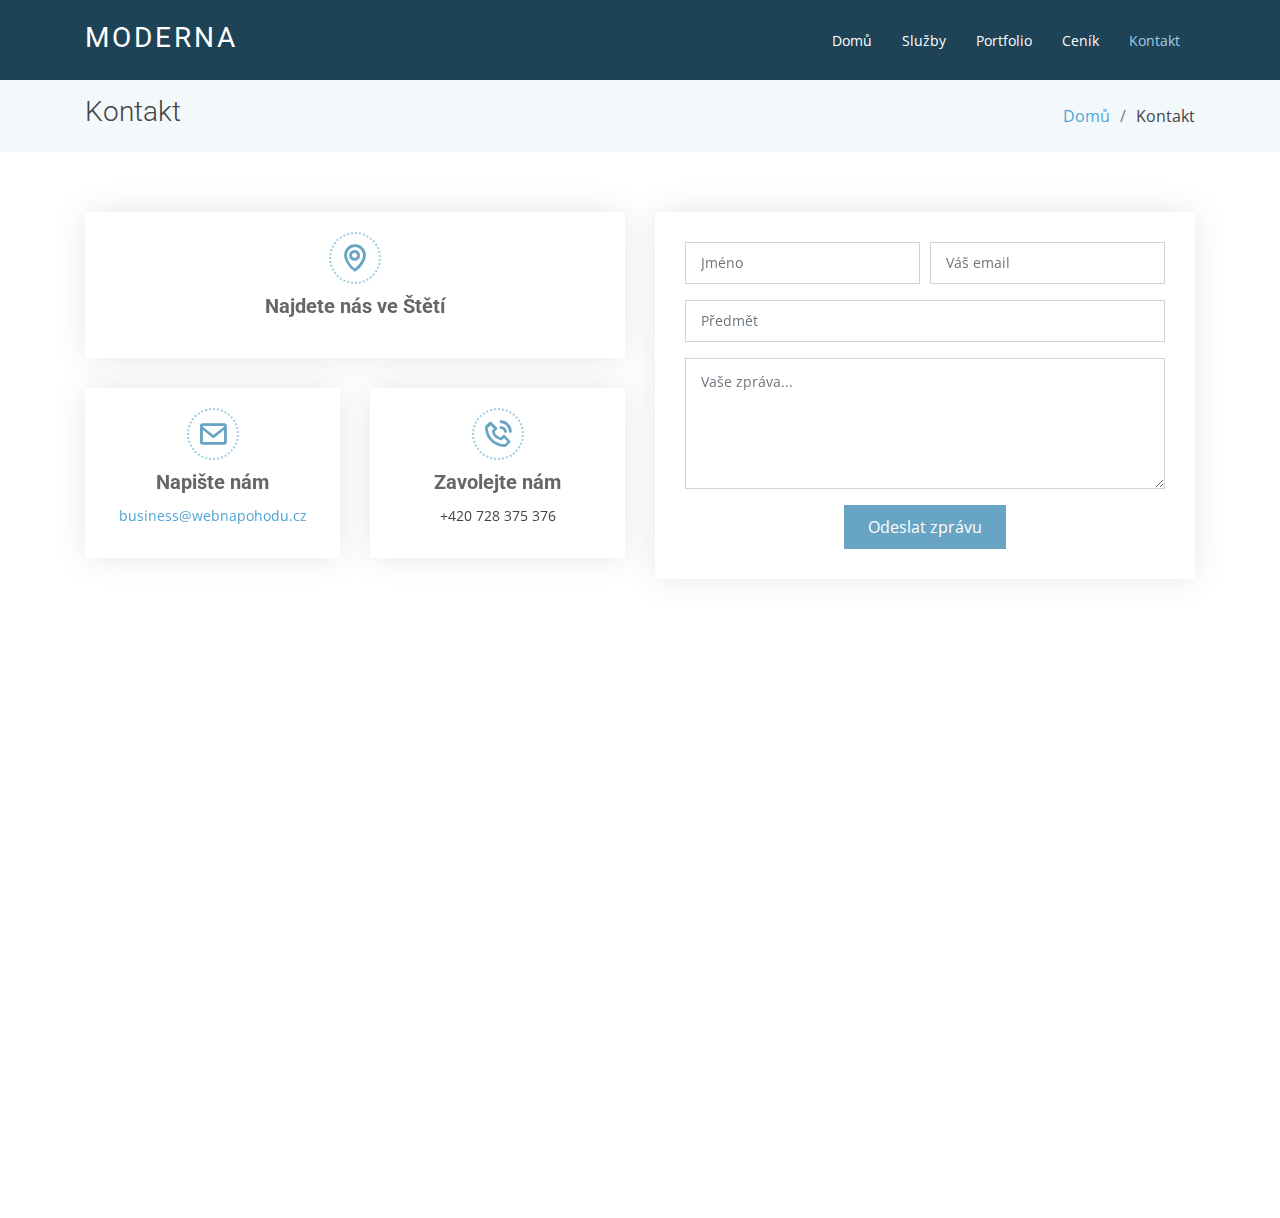
==== contact.html @ 5eb2184a "Initial commit" ====
<!DOCTYPE html>
<html lang="en">

<head>
  <meta charset="utf-8">
  <meta content="width=device-width, initial-scale=1.0" name="viewport">

  <title>Kontakt - Moderna Bootstrap Template</title>
  <meta content="" name="descriptison">
  <meta content="" name="keywords">

  <!-- Favicons -->
  <link href="assets/img/favicon.png" rel="icon">
  <link href="assets/img/apple-touch-icon.png" rel="apple-touch-icon">

  <!-- Google Fonts -->
  <link href="https://fonts.googleapis.com/css?family=Open+Sans:300,300i,400,400i,600,600i,700,700i|Roboto:300,300i,400,400i,500,500i,700,700i&display=swap" rel="stylesheet">

  <!-- Vendor CSS Files -->
  <link href="assets/vendor/bootstrap/css/bootstrap.min.css" rel="stylesheet">
  <link href="assets/vendor/animate.css/animate.min.css" rel="stylesheet">
  <link href="assets/vendor/icofont/icofont.min.css" rel="stylesheet">
  <link href="assets/vendor/boxicons/css/boxicons.min.css" rel="stylesheet">
  <link href="assets/vendor/venobox/venobox.css" rel="stylesheet">
  <link href="assets/vendor/owl.carousel/assets/owl.carousel.min.css" rel="stylesheet">
  <link href="assets/vendor/aos/aos.css" rel="stylesheet">

  <!-- Template Main CSS File -->
  <link href="assets/css/style.css" rel="stylesheet">

  <!-- =======================================================
  * Template Name: Moderna - v2.1.0
  * Template URL: https://bootstrapmade.com/free-bootstrap-template-corporate-moderna/
  * Author: BootstrapMade.com
  * License: https://bootstrapmade.com/license/
  ======================================================== -->
</head>

<body>

  <!-- ======= Header ======= -->
  <header id="header" class="fixed-top ">
    <div class="container">

      <div class="logo float-left">
        <h1 class="text-light"><a href="index.html"><span>Moderna</span></a></h1>
        <!-- Uncomment below if you prefer to use an image logo -->
        <!-- <a href="index.html"><img src="assets/img/logo.png" alt="" class="img-fluid"></a>-->
      </div>

      <nav class="nav-menu float-right d-none d-lg-block">
        <ul>
          <li><a href="index.html">Domů</a></li>
          <!-- <li><a href="about.html">O nás</a></li> -->
          <li><a href="services.html">Služby</a></li>
          <li><a href="portfolio.html">Portfolio</a></li>
          <li><a href="pricing.html">Ceník</a></li>
          <!-- <li><a href="team.html">Team</a></li> -->
          <!-- <li><a href="blog.html">Blog</a></li> -->
          <!-- <li class="drop-down"><a href="">Drop Down</a>
            <ul>
              <li><a href="#">Drop Down 1</a></li>
              <li class="drop-down"><a href="#">Drop Down 2</a>
                <ul>
                  <li><a href="#">Deep Drop Down 1</a></li>
                  <li><a href="#">Deep Drop Down 2</a></li>
                  <li><a href="#">Deep Drop Down 3</a></li>
                  <li><a href="#">Deep Drop Down 4</a></li>
                  <li><a href="#">Deep Drop Down 5</a></li>
                </ul>
              </li>
              <li><a href="#">Drop Down 3</a></li>
              <li><a href="#">Drop Down 4</a></li>
              <li><a href="#">Drop Down 5</a></li>
            </ul>
          </li> -->
          <li class="active"><a href="contact.html">Kontakt</a></li>
        </ul>
      </nav><!-- .nav-menu -->

    </div>
  </header><!-- End Header -->

  <main id="main">

    <!-- ======= Contact Section ======= -->
    <section class="breadcrumbs">
      <div class="container">

        <div class="d-flex justify-content-between align-items-center">
          <h2>Kontakt</h2>
          <ol>
            <li><a href="index.html">Domů</a></li>
            <li>Kontakt</li>
          </ol>
        </div>

      </div>
    </section><!-- End Contact Section -->

    <!-- ======= Contact Section ======= -->
    <section class="contact" data-aos="fade-up" data-aos-easing="ease-in-out" data-aos-duration="500">
      <div class="container">

        <div class="row">

          <div class="col-lg-6">

            <div class="row">
              <div class="col-md-12">
                <div class="info-box">
                  <i class="bx bx-map"></i>
                  <h3>Najdete nás ve Štětí</h3>
    <!--               <p>A108 Adam Street, New York, NY 535022</p> -->
                </div>
              </div>
              <div class="col-md-6">
                <div class="info-box">
                  <i class="bx bx-envelope"></i>
                  <h3>Napište nám</h3>
                  <p><a href="mailto:business@webnapohodu.cz">business@webnapohodu.cz</a></p>
                </div>
              </div>
              <div class="col-md-6">
                <div class="info-box">
                  <i class="bx bx-phone-call"></i>
                  <h3>Zavolejte nám</h3>
                  <p>+420 728 375 376</p>
                </div>
              </div>
            </div>

          </div>

          <div class="col-lg-6">
            <form action="forms/contact.php" method="post" role="form" class="php-email-form">
              <div class="form-row">
                <div class="col-md-6 form-group">
                  <input type="text" name="name" class="form-control" id="name" placeholder="Jméno" data-rule="minlen:4" data-msg="Zadejte alespoň 4 znaky" />
                  <div class="validate"></div>
                </div>
                <div class="col-md-6 form-group">
                  <input type="email" class="form-control" name="email" id="email" placeholder="Váš email" data-rule="email" data-msg="Zadejte platnou emailovou adresu" />
                  <div class="validate"></div>
                </div>
              </div>
              <div class="form-group">
                <input type="text" class="form-control" name="subject" id="subject" placeholder="Předmět" data-rule="minlen:4" data-msg="Zadajte alespoň 8 znaků" />
                <div class="validate"></div>
              </div>
              <div class="form-group">
                <textarea class="form-control" name="message" rows="5" data-rule="required" data-msg="Napište nám něco" placeholder="Vaše zpráva..."></textarea>
                <div class="validate"></div>
              </div>
              <div class="mb-3">
                <div class="loading">Počkejte prosím</div>
                <div class="error-message"></div>
                <div class="sent-message">Vaše zpráva byla odeslána. Děkujeme!</div>
              </div>
              <div class="text-center"><button type="submit">Odeslat zprávu</button></div>
            </form>
          </div>

        </div>

      </div>
    </section><!-- End Contact Section -->

    <!-- ======= Map Section ======= -->
    <section class="map mt-2">
      <div class="container-fluid p-0">
        <iframe src="https://www.google.com/maps/embed?pb=!1m18!1m12!1m3!1d3024.2219901290355!2d-74.00369368400567!3d40.71312937933185!2m3!1f0!2f0!3f0!3m2!1i1024!2i768!4f13.1!3m3!1m2!1s0x89c25a23e28c1191%3A0x49f75d3281df052a!2s150%20Park%20Row%2C%20New%20York%2C%20NY%2010007%2C%20USA!5e0!3m2!1sen!2sbg!4v1579767901424!5m2!1sen!2sbg" frameborder="0" style="border:0;" allowfullscreen=""></iframe>
      </div>
    </section><!-- End Map Section -->

  </main><!-- End #main -->

  <!-- ======= Footer ======= -->
  <footer id="footer" data-aos="fade-up" data-aos-easing="ease-in-out" data-aos-duration="500">

    <!-- <div class="footer-newsletter">
      <div class="container">
        <div class="row">
          <div class="col-lg-6">
            <h4>Our Newsletter</h4>
            <p>Tamen quem nulla quae legam multos aute sint culpa legam noster magna</p>
          </div>
          <div class="col-lg-6">
            <form action="" method="post">
              <input type="email" name="email"><input type="submit" value="Subscribe">
            </form>
          </div>
        </div>
      </div>
    </div> -->

    <!-- <div class="footer-top"> -->
<!--       <div class="container">
        <div class="row">

          <div class="col-lg-3 col-md-6 footer-links">
            <h4>Useful Links</h4>
            <ul>
              <li><i class="bx bx-chevron-right"></i> <a href="#">Domů</a></li>
              <li><i class="bx bx-chevron-right"></i> <a href="#">O nás</a></li>
              <li><i class="bx bx-chevron-right"></i> <a href="#">Services</a></li>
              <li><i class="bx bx-chevron-right"></i> <a href="#">Terms of service</a></li>
              <li><i class="bx bx-chevron-right"></i> <a href="#">Privacy policy</a></li>
            </ul>
          </div>

          <div class="col-lg-3 col-md-6 footer-links">
            <h4>Our Services</h4>
            <ul>
              <li><i class="bx bx-chevron-right"></i> <a href="#">Web Design</a></li>
              <li><i class="bx bx-chevron-right"></i> <a href="#">Web Development</a></li>
              <li><i class="bx bx-chevron-right"></i> <a href="#">Product Management</a></li>
              <li><i class="bx bx-chevron-right"></i> <a href="#">Marketing</a></li>
              <li><i class="bx bx-chevron-right"></i> <a href="#">Graphic Design</a></li>
            </ul>
          </div>

          <div class="col-lg-3 col-md-6 footer-contact">
            <h4>Kon</h4>
            <p>
              A108 Adam Street <br>
              New York, NY 535022<br>
              United States <br><br>
              <strong>Phone:</strong> +1 5589 55488 55<br>
              <strong>Email:</strong> info@example.com<br>
            </p>

          </div>

          <div class="col-lg-3 col-md-6 footer-info">
            <h3>About Moderna</h3>
            <p>Cras fermentum odio eu feugiat lide par naso tierra. Justo eget nada terra videa magna derita valies darta donna mare fermentum iaculis eu non diam phasellus.</p>
            <div class="social-links mt-3">
              <a href="#" class="twitter"><i class="bx bxl-twitter"></i></a>
              <a href="#" class="facebook"><i class="bx bxl-facebook"></i></a>
              <a href="#" class="instagram"><i class="bx bxl-instagram"></i></a>
              <a href="#" class="linkedin"><i class="bx bxl-linkedin"></i></a>
            </div>
          </div>

        </div>
      </div> -->
    <!-- </div> -->

    <div class="container">
      <div class="copyright">
        &copy; Copyright <strong><span>Webnapohodu.cz</span></strong>. Všechna práva vyhrazena
      </div>
      <div class="credits">
        <!-- All the links in the footer should remain intact. -->
        <!-- You can delete the links only if you purchased the pro version. -->
        <!-- Licensing information: https://bootstrapmade.com/license/ -->
        <!-- Purchase the pro version with working PHP/AJAX contact form: https://bootstrapmade.com/free-bootstrap-template-corporate-moderna/ -->
        <!-- Designed by <a href="https://bootstrapmade.com/">BootstrapMade</a> -->
      </div>
    </div>
  </footer><!-- End Footer -->

  <a href="#" class="back-to-top"><i class="icofont-simple-up"></i></a>

  <!-- Vendor JS Files -->
  <script src="assets/vendor/jquery/jquery.min.js"></script>
  <script src="assets/vendor/bootstrap/js/bootstrap.bundle.min.js"></script>
  <script src="assets/vendor/jquery.easing/jquery.easing.min.js"></script>
  <script src="assets/vendor/php-email-form/validate.js"></script>
  <script src="assets/vendor/venobox/venobox.min.js"></script>
  <script src="assets/vendor/waypoints/jquery.waypoints.min.js"></script>
  <script src="assets/vendor/counterup/counterup.min.js"></script>
  <script src="assets/vendor/owl.carousel/owl.carousel.min.js"></script>
  <script src="assets/vendor/isotope-layout/isotope.pkgd.min.js"></script>
  <script src="assets/vendor/aos/aos.js"></script>

  <!-- Template Main JS File -->
  <script src="assets/js/main.js"></script>

</body>

</html>
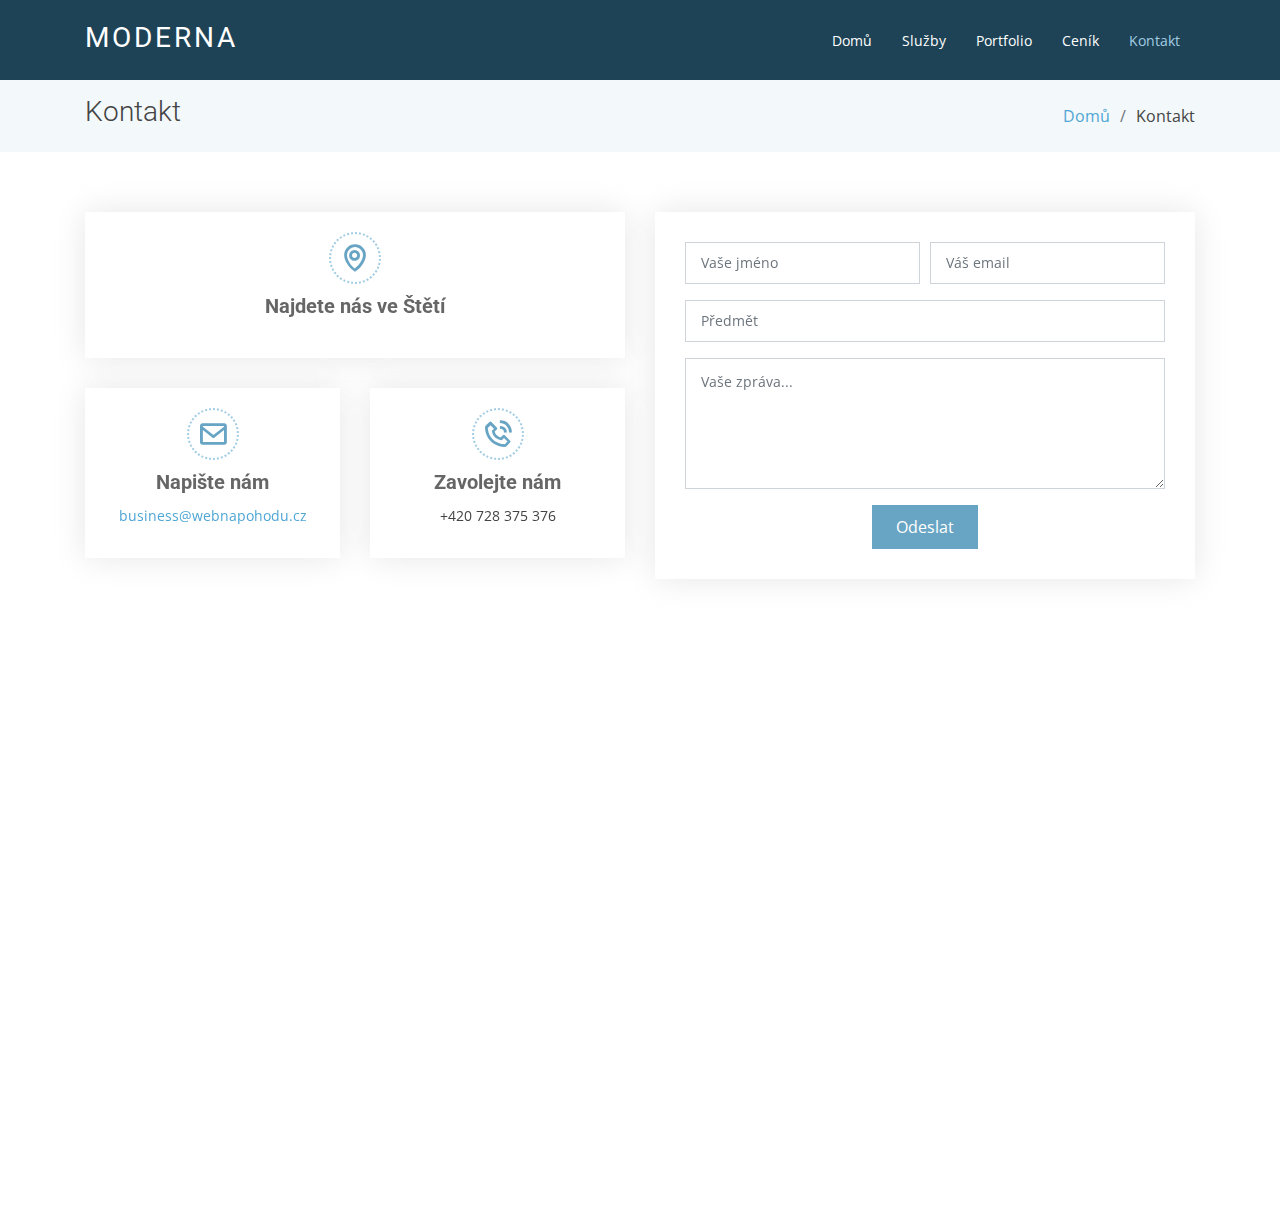
==== commit 6684c02d: "Second commit" ====
--- a/contact.html
+++ b/contact.html
@@ -136,7 +136,7 @@
             <form action="forms/contact.php" method="post" role="form" class="php-email-form">
               <div class="form-row">
                 <div class="col-md-6 form-group">
-                  <input type="text" name="name" class="form-control" id="name" placeholder="Jméno" data-rule="minlen:4" data-msg="Zadejte alespoň 4 znaky" />
+                  <input type="text" name="name" class="form-control" id="name" placeholder="Vaše jméno" data-rule="minlen:4" data-msg="Zadejte alespoň 4 znaky" />
                   <div class="validate"></div>
                 </div>
                 <div class="col-md-6 form-group">
@@ -157,7 +157,7 @@
                 <div class="error-message"></div>
                 <div class="sent-message">Vaše zpráva byla odeslána. Děkujeme!</div>
               </div>
-              <div class="text-center"><button type="submit">Odeslat zprávu</button></div>
+              <div class="text-center"><button type="submit">Odeslat</button></div>
             </form>
           </div>
 
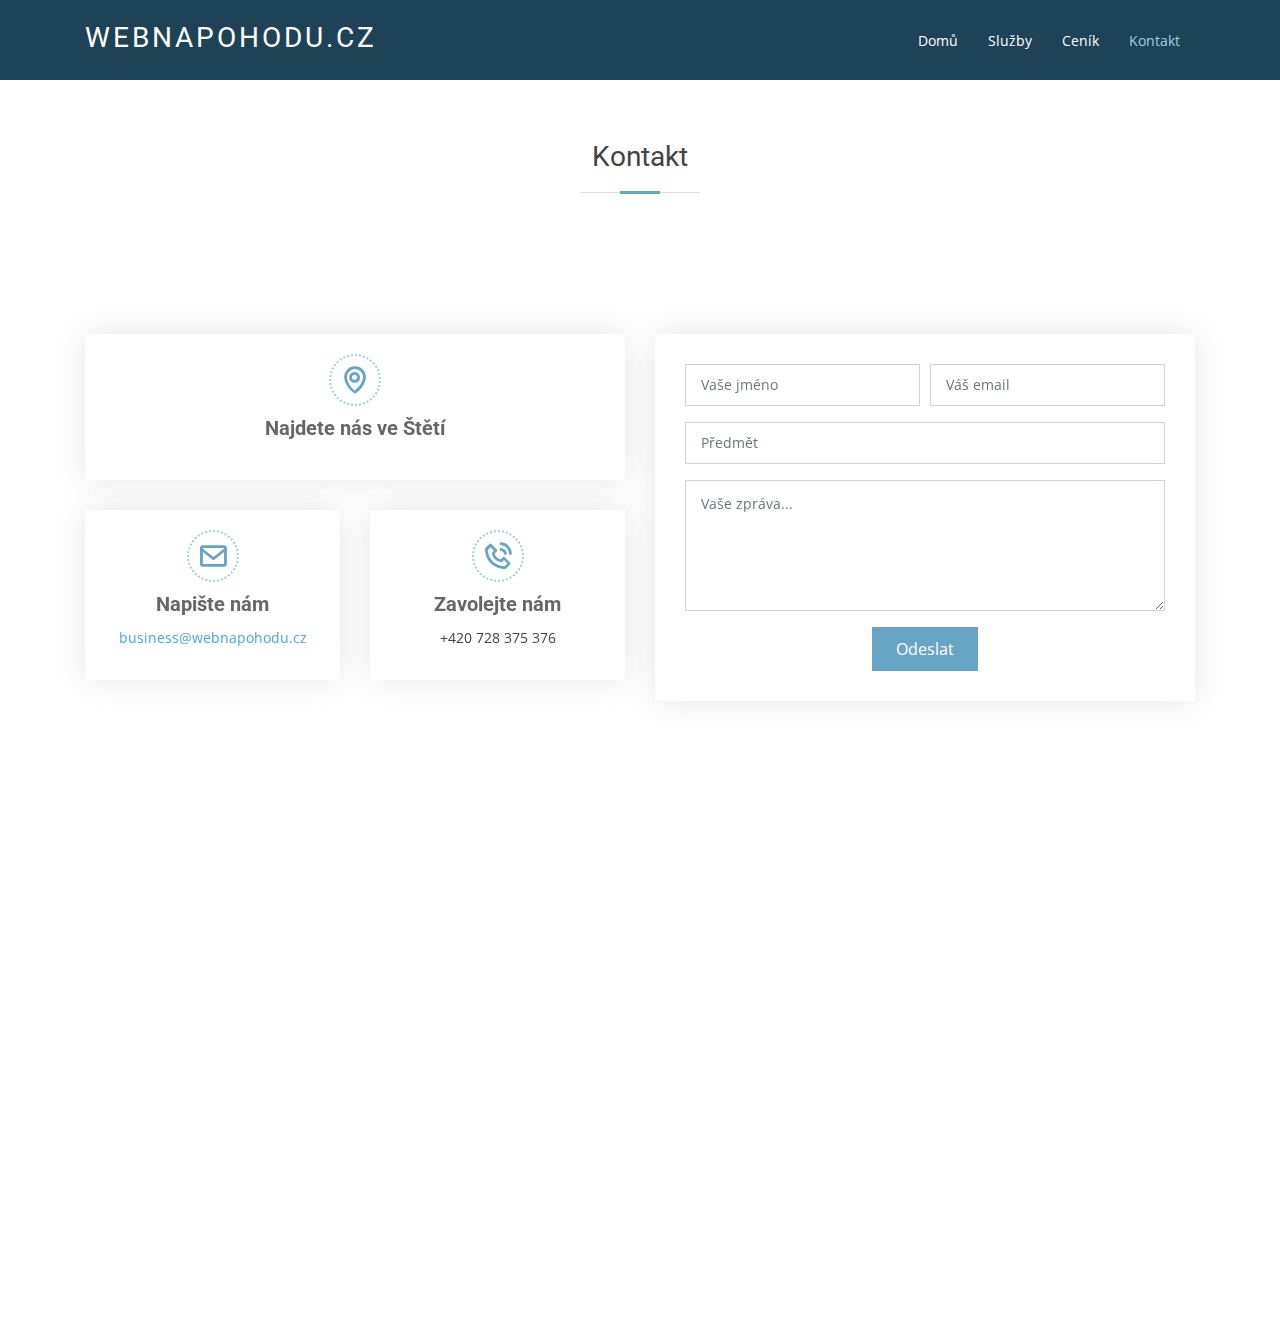
==== commit 747e3417: "Third commit" ====
--- a/contact.html
+++ b/contact.html
@@ -5,7 +5,7 @@
   <meta charset="utf-8">
   <meta content="width=device-width, initial-scale=1.0" name="viewport">
 
-  <title>Kontakt - Moderna Bootstrap Template</title>
+  <title>Kontakt - Webnapohodu.cz</title>
   <meta content="" name="descriptison">
   <meta content="" name="keywords">
 
@@ -43,7 +43,7 @@
     <div class="container">
 
       <div class="logo float-left">
-        <h1 class="text-light"><a href="index.html"><span>Moderna</span></a></h1>
+        <h1 class="text-light"><a href="index.html"><span>Webnapohodu.cz</span></a></h1>
         <!-- Uncomment below if you prefer to use an image logo -->
         <!-- <a href="index.html"><img src="assets/img/logo.png" alt="" class="img-fluid"></a>-->
       </div>
@@ -53,7 +53,7 @@
           <li><a href="index.html">Domů</a></li>
           <!-- <li><a href="about.html">O nás</a></li> -->
           <li><a href="services.html">Služby</a></li>
-          <li><a href="portfolio.html">Portfolio</a></li>
+          <!-- <li><a href="portfolio.html">Portfolio</a></li> -->
           <li><a href="pricing.html">Ceník</a></li>
           <!-- <li><a href="team.html">Team</a></li> -->
           <!-- <li><a href="blog.html">Blog</a></li> -->
@@ -83,20 +83,12 @@
 
   <main id="main">
 
-    <!-- ======= Contact Section ======= -->
-    <section class="breadcrumbs">
-      <div class="container">
-
-        <div class="d-flex justify-content-between align-items-center">
+    <section class="team" data-aos="fade-up" data-aos-easing="ease-in-out" data-aos-duration="500">
+        <div class="section-title">
           <h2>Kontakt</h2>
-          <ol>
-            <li><a href="index.html">Domů</a></li>
-            <li>Kontakt</li>
-          </ol>
-        </div>
-
-      </div>
-    </section><!-- End Contact Section -->
+        </div>
+    </section>
+
 
     <!-- ======= Contact Section ======= -->
     <section class="contact" data-aos="fade-up" data-aos-easing="ease-in-out" data-aos-duration="500">
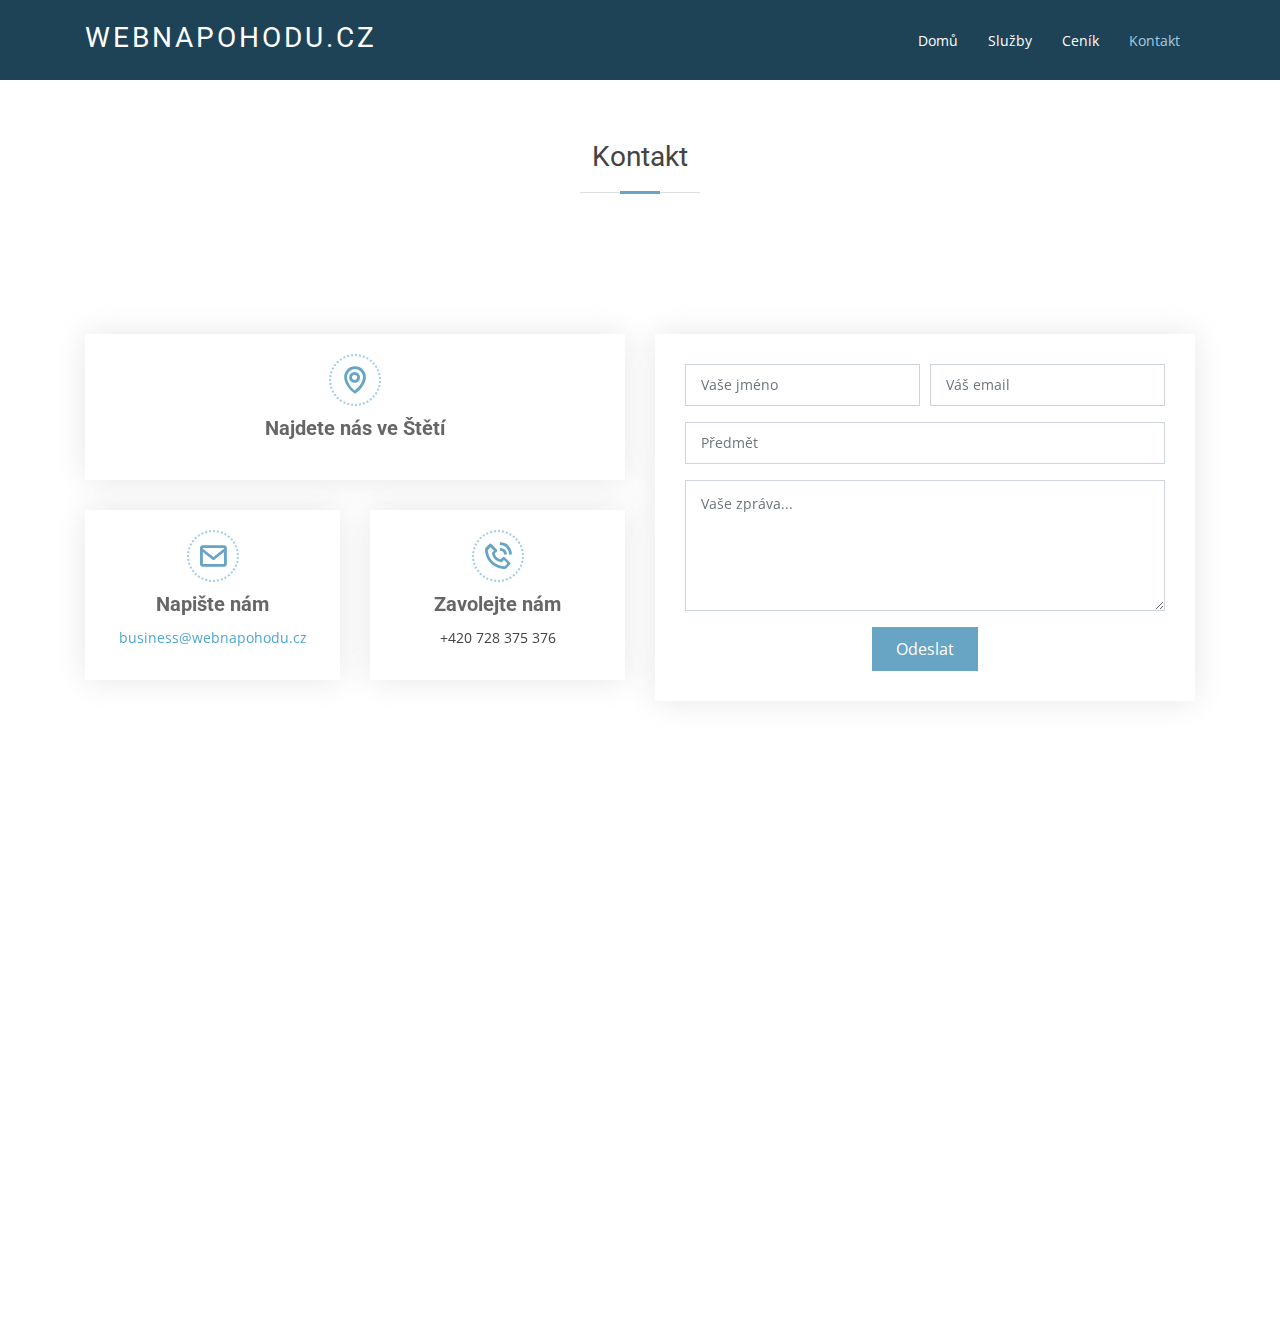
==== commit 6272c422: "Social links footer" ====
--- a/contact.html
+++ b/contact.html
@@ -161,7 +161,8 @@
     <!-- ======= Map Section ======= -->
     <section class="map mt-2">
       <div class="container-fluid p-0">
-        <iframe src="https://www.google.com/maps/embed?pb=!1m18!1m12!1m3!1d3024.2219901290355!2d-74.00369368400567!3d40.71312937933185!2m3!1f0!2f0!3f0!3m2!1i1024!2i768!4f13.1!3m3!1m2!1s0x89c25a23e28c1191%3A0x49f75d3281df052a!2s150%20Park%20Row%2C%20New%20York%2C%20NY%2010007%2C%20USA!5e0!3m2!1sen!2sbg!4v1579767901424!5m2!1sen!2sbg" frameborder="0" style="border:0;" allowfullscreen=""></iframe>
+       <!--  <iframe src="https://www.google.com/maps/embed?pb=!1m18!1m12!1m3!1d40633.6974477604!2d14.37273553693503!3d50.46705949618538!2m3!1f0!2f0!3f0!3m2!1i1024!2i768!4f13.1!3m3!1m2!1s0x47096219fe72335f%3A0x400af0f6615ea20!2zxaB0xJt0w60!5e0!3m2!1scs!2scz!4v1600710876222!5m2!1scs!2scz" frameborder="0" style="border:0;" allowfullscreen=""></iframe> -->
+       <iframe src="https://www.google.com/maps/embed?pb=!1m18!1m12!1m3!1d325641.36393566034!2d14.298406160694062!3d50.38383479520604!2m3!1f0!2f0!3f0!3m2!1i1024!2i768!4f13.1!3m3!1m2!1s0x47096219fe72335f%3A0x400af0f6615ea20!2zxaB0xJt0w60!5e0!3m2!1scs!2scz!4v1600710990837!5m2!1scs!2scz" frameborder="0" style="border:0;" allowfullscreen="" aria-hidden="false" tabindex="0"></iframe>
       </div>
     </section><!-- End Map Section -->
 
@@ -239,8 +240,8 @@
       </div> -->
     <!-- </div> -->
 
-    <div class="container">
-      <div class="copyright">
+    <div class="d-flex justify-content-end">
+      <div class="copyright ml-auto mr-auto">
         &copy; Copyright <strong><span>Webnapohodu.cz</span></strong>. Všechna práva vyhrazena
       </div>
       <div class="credits">
@@ -250,10 +251,21 @@
         <!-- Purchase the pro version with working PHP/AJAX contact form: https://bootstrapmade.com/free-bootstrap-template-corporate-moderna/ -->
         <!-- Designed by <a href="https://bootstrapmade.com/">BootstrapMade</a> -->
       </div>
+
+
+      <div class="social-links">
+        <div class="footer-info">
+          <div class="social-links mt-3">
+            <a href="#" class="twitter"><i class="bx bxl-twitter"></i></a>
+            <a href="#" class="facebook"><i class="bx bxl-facebook"></i></a>
+            <a href="#" class="instagram"><i class="bx bxl-instagram"></i></a>
+            <a href="#" class="linkedin"><i class="bx bxl-linkedin"></i></a>
+          </div>
+        </div>
+      </div>
     </div>
   </footer><!-- End Footer -->
 
-  <a href="#" class="back-to-top"><i class="icofont-simple-up"></i></a>
 
   <!-- Vendor JS Files -->
   <script src="assets/vendor/jquery/jquery.min.js"></script>
--- a/assets/css/style.css
+++ b/assets/css/style.css
@@ -2263,7 +2263,77 @@
   color: #fff;
 }
 
-#footer .footer-top .social-links a {
+#footer .footer-top h4 {
+  font-size: 18px;
+  font-weight: 600;
+  color: #a2cce3;
+  position: relative;
+  padding-bottom: 12px;
+}
+
+#footer .footer-top .footer-links {
+  margin-bottom: 30px;
+}
+
+#footer .footer-top .footer-links ul {
+  list-style: none;
+  padding: 0;
+  margin: 0;
+}
+
+#footer .footer-top .footer-links ul i {
+  padding-right: 2px;
+  color: #a2cce3;
+  font-size: 18px;
+  line-height: 1;
+}
+
+#footer .footer-top .footer-links ul li {
+  padding: 10px 0;
+  display: flex;
+  align-items: center;
+}
+
+#footer .footer-top .footer-links ul li:first-child {
+  padding-top: 0;
+}
+
+#footer .footer-top .footer-links ul a {
+  color: #fff;
+  transition: 0.3s;
+  display: inline-block;
+  line-height: 1;
+}
+
+#footer .footer-top .footer-links ul a:hover {
+  color: #a2cce3;
+}
+
+#footer .footer-top .footer-contact {
+  margin-bottom: 30px;
+}
+
+#footer .footer-top .footer-contact p {
+  line-height: 26px;
+}
+
+#footer .copyright {
+  text-align: center;
+  padding-top: 30px;
+}
+
+#footer .credits {
+  padding-top: 10px;
+  text-align: center;
+  font-size: 13px;
+  color: #fff;
+}
+
+#footer .credits a {
+  color: #a2cce3;
+}
+
+#footer .social-links a {
   font-size: 18px;
   display: inline-block;
   background: #1e4356;
@@ -2278,78 +2348,8 @@
   transition: 0.3s;
 }
 
-#footer .footer-top .social-links a:hover {
+#footer .social-links a:hover {
   background: #68A4C4;
   color: #fff;
   text-decoration: none;
-}
-
-#footer .footer-top h4 {
-  font-size: 18px;
-  font-weight: 600;
-  color: #a2cce3;
-  position: relative;
-  padding-bottom: 12px;
-}
-
-#footer .footer-top .footer-links {
-  margin-bottom: 30px;
-}
-
-#footer .footer-top .footer-links ul {
-  list-style: none;
-  padding: 0;
-  margin: 0;
-}
-
-#footer .footer-top .footer-links ul i {
-  padding-right: 2px;
-  color: #a2cce3;
-  font-size: 18px;
-  line-height: 1;
-}
-
-#footer .footer-top .footer-links ul li {
-  padding: 10px 0;
-  display: flex;
-  align-items: center;
-}
-
-#footer .footer-top .footer-links ul li:first-child {
-  padding-top: 0;
-}
-
-#footer .footer-top .footer-links ul a {
-  color: #fff;
-  transition: 0.3s;
-  display: inline-block;
-  line-height: 1;
-}
-
-#footer .footer-top .footer-links ul a:hover {
-  color: #a2cce3;
-}
-
-#footer .footer-top .footer-contact {
-  margin-bottom: 30px;
-}
-
-#footer .footer-top .footer-contact p {
-  line-height: 26px;
-}
-
-#footer .copyright {
-  text-align: center;
-  padding-top: 30px;
-}
-
-#footer .credits {
-  padding-top: 10px;
-  text-align: center;
-  font-size: 13px;
-  color: #fff;
-}
-
-#footer .credits a {
-  color: #a2cce3;
-}
+}